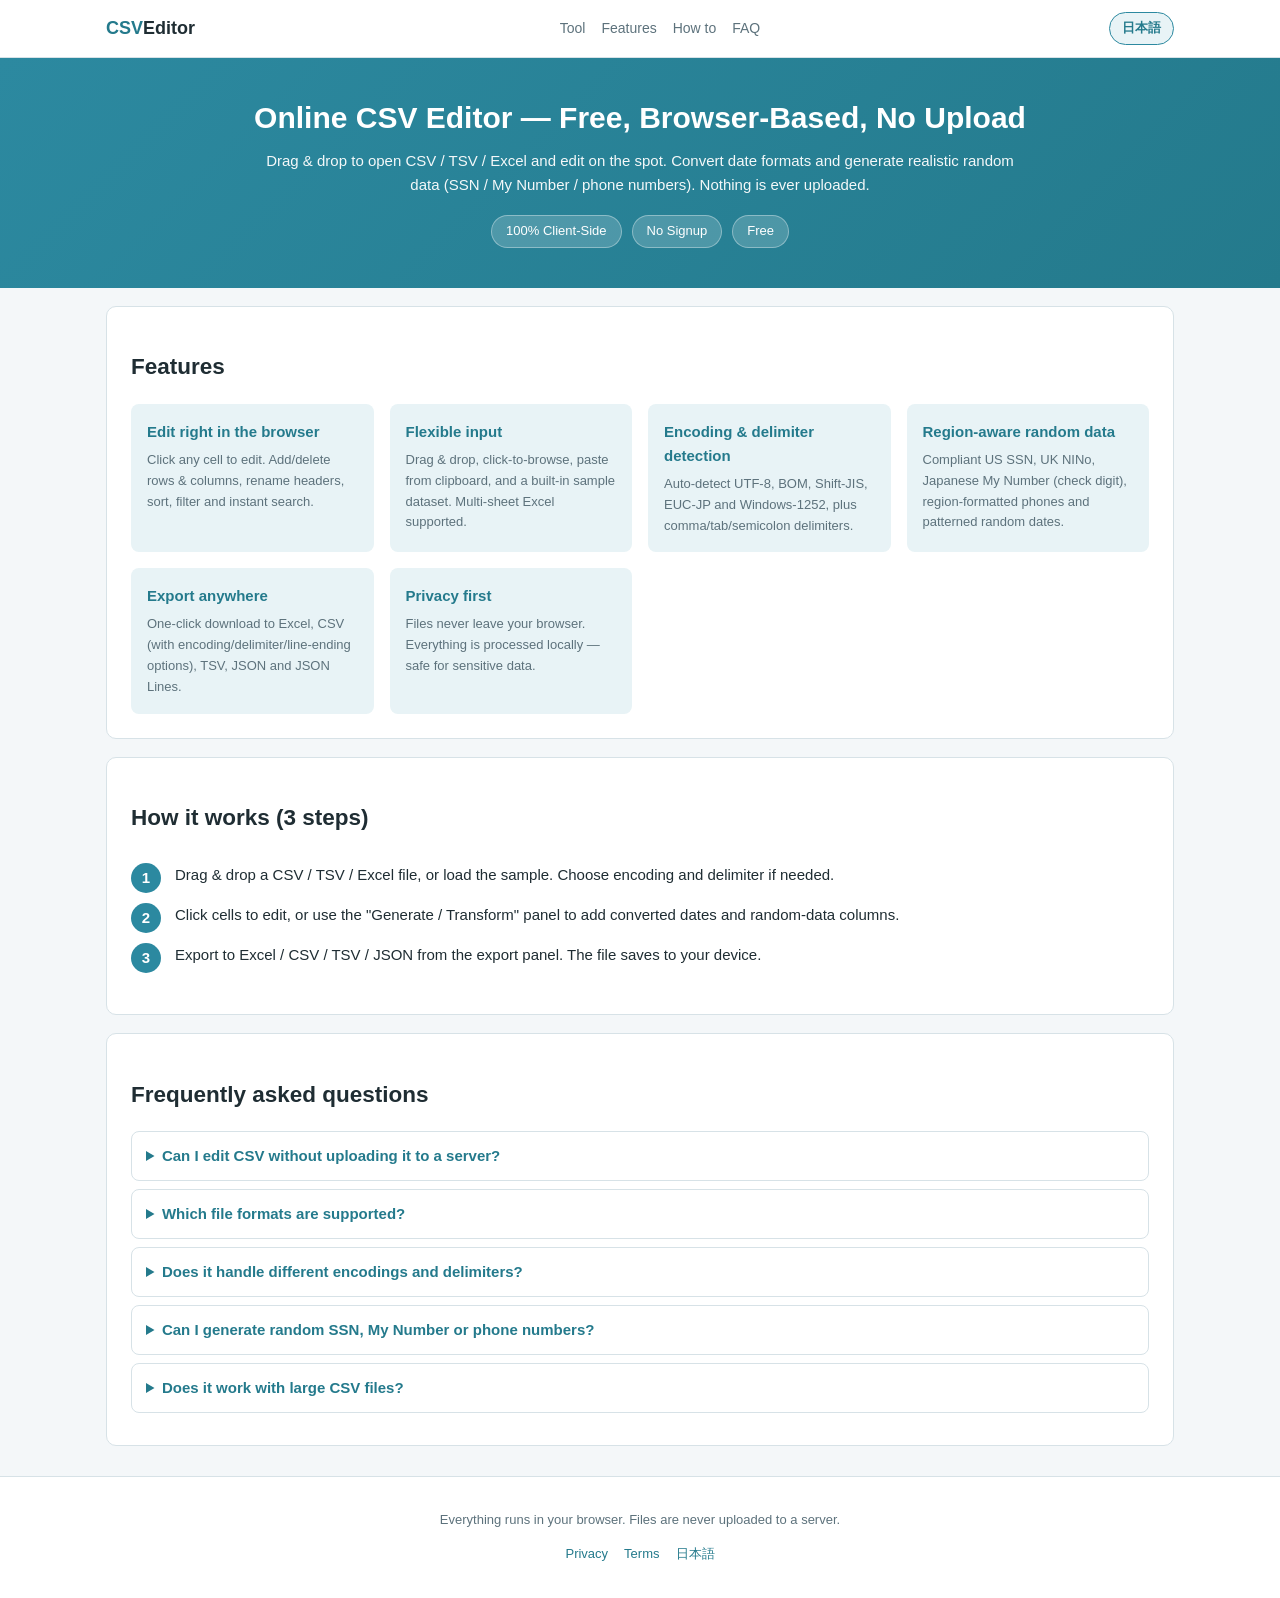
==== en/index.html @ 47110ebb "Add EN main page" ====
<!DOCTYPE html>
<html lang="en">
<head>
<meta charset="UTF-8">
<meta name="viewport" content="width=device-width, initial-scale=1">
<title>Online CSV Editor — Free, Browser-Based, No Upload</title>
<meta name="description" content="Free browser-based tool to edit CSV / TSV / Excel. Drag & drop to open and edit on the spot, convert dates, and generate realistic random data (SSN, My Number, phone numbers). Your data never leaves the browser.">
<meta name="keywords" content="csv editor online, edit csv online free, csv viewer, csv to excel, random data generator, fake ssn generator, mock data csv">
<link rel="canonical" href="https://csv-editor-mu.vercel.app/en/">
<link rel="alternate" hreflang="ja" href="https://csv-editor-mu.vercel.app/">
<link rel="alternate" hreflang="en" href="https://csv-editor-mu.vercel.app/en/">
<link rel="alternate" hreflang="x-default" href="https://csv-editor-mu.vercel.app/">
<meta property="og:type" content="website">
<meta property="og:locale" content="en_US">
<meta property="og:title" content="Online CSV Editor — Free, Browser-Based, No Upload">
<meta property="og:description" content="Edit CSV / TSV / Excel in your browser. Your data is never uploaded.">
<meta property="og:url" content="https://csv-editor-mu.vercel.app/en/">
<meta name="twitter:card" content="summary">
<meta name="google-site-verification" content="Z1vua0Vo7S6XuQMPogmaM0mN5b5TAKBMX3Vg7AgblTs">
<link rel="stylesheet" href="../assets/style.css">
<link rel="icon" href="data:,">
<script type="application/ld+json">
{"@context":"https://schema.org","@type":"WebApplication","name":"CSV Editor Online","url":"https://csv-editor-mu.vercel.app/en/","applicationCategory":"DeveloperApplication","operatingSystem":"Web","inLanguage":"en","offers":{"@type":"Offer","price":"0","priceCurrency":"USD"}}
</script>
<script type="application/ld+json">
{"@context":"https://schema.org","@type":"FAQPage","mainEntity":[
{"@type":"Question","name":"Can I edit CSV without uploading it to a server?","acceptedAnswer":{"@type":"Answer","text":"Yes. Everything runs in your browser; files are never uploaded. No sign-up or login is required."}},
{"@type":"Question","name":"Which file formats are supported?","acceptedAnswer":{"@type":"Answer","text":"Import CSV, TSV, text and Excel (.xlsx, multi-sheet). Export to Excel, CSV (UTF-8/Shift-JIS/EUC-JP), TSV, JSON and JSON Lines."}},
{"@type":"Question","name":"Does it handle different encodings and delimiters?","acceptedAnswer":{"@type":"Answer","text":"Yes. Auto-detects UTF-8, UTF-8 BOM, Shift-JIS, EUC-JP and Windows-1252, and comma/semicolon/tab/pipe delimiters. You can also override manually."}},
{"@type":"Question","name":"Can I generate random SSN, My Number or phone numbers?","acceptedAnswer":{"@type":"Answer","text":"Yes. Generate compliant US SSN, UK NINo, Japanese My Number (with check digit), region-formatted phone numbers, and patterned random dates."}},
{"@type":"Question","name":"Does it work with large CSV files?","acceptedAnswer":{"@type":"Answer","text":"It runs within your browser's memory. Pagination keeps editing smooth for tens of thousands of rows."}}
]}
</script>
<script type="application/ld+json">
{"@context":"https://schema.org","@type":"BreadcrumbList","itemListElement":[
{"@type":"ListItem","position":1,"name":"Home","item":"https://csv-editor-mu.vercel.app/en/"}
]}
</script>
</head>
<body>
<header class="site-header">
  <div class="inner">
    <a class="brand" href="/en/">CSV<span>Editor</span></a>
    <nav class="site-nav">
      <a href="#tool">Tool</a><a href="#features">Features</a><a href="#howto">How to</a><a href="#faq">FAQ</a>
    </nav>
    <a class="lang-switch" href="/">日本語</a>
  </div>
</header>

<section class="hero">
  <div class="container">
    <h1>Online CSV Editor — Free, Browser-Based, No Upload</h1>
    <p>Drag & drop to open CSV / TSV / Excel and edit on the spot. Convert date formats and generate realistic random data (SSN / My Number / phone numbers). Nothing is ever uploaded.</p>
    <div class="badges">
      <span class="badge">100% Client-Side</span><span class="badge">No Signup</span><span class="badge">Free</span>
    </div>
  </div>
</section>

<main class="container" id="tool">
  <div id="app"></div>

  <section class="content-block" id="features">
    <h2>Features</h2>
    <div class="features">
      <div class="feature"><h3>Edit right in the browser</h3><p>Click any cell to edit. Add/delete rows & columns, rename headers, sort, filter and instant search.</p></div>
      <div class="feature"><h3>Flexible input</h3><p>Drag & drop, click-to-browse, paste from clipboard, and a built-in sample dataset. Multi-sheet Excel supported.</p></div>
      <div class="feature"><h3>Encoding & delimiter detection</h3><p>Auto-detect UTF-8, BOM, Shift-JIS, EUC-JP and Windows-1252, plus comma/tab/semicolon delimiters.</p></div>
      <div class="feature"><h3>Region-aware random data</h3><p>Compliant US SSN, UK NINo, Japanese My Number (check digit), region-formatted phones and patterned random dates.</p></div>
      <div class="feature"><h3>Export anywhere</h3><p>One-click download to Excel, CSV (with encoding/delimiter/line-ending options), TSV, JSON and JSON Lines.</p></div>
      <div class="feature"><h3>Privacy first</h3><p>Files never leave your browser. Everything is processed locally — safe for sensitive data.</p></div>
    </div>
  </section>

  <section class="content-block" id="howto">
    <h2>How it works (3 steps)</h2>
    <ol class="steps">
      <li>Drag & drop a CSV / TSV / Excel file, or load the sample. Choose encoding and delimiter if needed.</li>
      <li>Click cells to edit, or use the "Generate / Transform" panel to add converted dates and random-data columns.</li>
      <li>Export to Excel / CSV / TSV / JSON from the export panel. The file saves to your device.</li>
    </ol>
  </section>

  <section class="content-block" id="faq">
    <h2>Frequently asked questions</h2>
    <details class="faq-item"><summary>Can I edit CSV without uploading it to a server?</summary><div class="faq-body">Yes. Everything runs in your browser; files are never uploaded. No sign-up or login is required.</div></details>
    <details class="faq-item"><summary>Which file formats are supported?</summary><div class="faq-body">Import CSV, TSV, text and Excel (.xlsx, multi-sheet). Export to Excel, CSV (UTF-8/Shift-JIS/EUC-JP), TSV, JSON and JSON Lines.</div></details>
    <details class="faq-item"><summary>Does it handle different encodings and delimiters?</summary><div class="faq-body">Yes. Auto-detects UTF-8, UTF-8 BOM, Shift-JIS, EUC-JP and Windows-1252, and comma/semicolon/tab/pipe delimiters. You can also override manually.</div></details>
    <details class="faq-item"><summary>Can I generate random SSN, My Number or phone numbers?</summary><div class="faq-body">Yes. Generate compliant US SSN, UK NINo, Japanese My Number (with check digit), region-formatted phone numbers, and patterned random dates.</div></details>
    <details class="faq-item"><summary>Does it work with large CSV files?</summary><div class="faq-body">It runs within your browser's memory. Pagination keeps editing smooth for tens of thousands of rows.</div></details>
  </section>
</main>

<footer class="site-footer">
  <div class="container">
    <p>Everything runs in your browser. Files are never uploaded to a server.</p>
    <p><a href="/en/privacy.html">Privacy</a><a href="/en/terms.html">Terms</a><a href="/">日本語</a></p>
  </div>
</footer>

<script src="../assets/vendor/papaparse.min.js"></script>
<script src="../assets/vendor/xlsx.full.min.js"></script>
<script src="../assets/vendor/encoding.min.js"></script>
<script src="../assets/js/generators.js"></script>
<script src="../assets/i18n.js"></script>
<script src="../assets/app.js"></script>
<script async src="https://www.googletagmanager.com/gtag/js?id=G-WERRPRW455"></script>
<script>window.dataLayer=window.dataLayer||[];function gtag(){dataLayer.push(arguments);}gtag('js',new Date());gtag('config','G-WERRPRW455');</script>
</body>
</html>
---- assets/style.css ----
/* style.css — teal/blue-green theme, responsive. No indigo/purple. */
:root {
  --primary: #2c89a0;
  --primary-dark: #247a8c;
  --primary-light: #e8f3f6;
  --bg: #f4f7f9;
  --ink: #1f2d33;
  --muted: #5d727c;
  --border: #d7e2e7;
  --white: #ffffff;
  --accent: #3aa68f;
  --radius: 10px;
  --shadow: 0 2px 10px rgba(36, 122, 140, .08);
}
* { box-sizing: border-box; }
html, body { margin: 0; padding: 0; }
body {
  font-family: "Hiragino Sans", "Noto Sans JP", "Yu Gothic", "Segoe UI", Roboto, Arial, sans-serif;
  background: var(--bg); color: var(--ink); line-height: 1.6; font-size: 15px;
}
a { color: var(--primary-dark); }
.container { max-width: 1100px; margin: 0 auto; padding: 0 16px; }
.site-header { background: var(--white); border-bottom: 1px solid var(--border); position: sticky; top: 0; z-index: 20; }
.site-header .inner { display: flex; align-items: center; justify-content: space-between; padding: 12px 16px; max-width: 1100px; margin: 0 auto; }
.brand { font-weight: 700; font-size: 18px; color: var(--primary-dark); text-decoration: none; }
.brand span { color: var(--ink); }
.site-nav a { margin-left: 16px; text-decoration: none; color: var(--muted); font-size: 14px; }
.site-nav a:hover { color: var(--primary-dark); }
.lang-switch { background: var(--primary-light); border: 1px solid var(--primary); color: var(--primary-dark); padding: 5px 12px; border-radius: 20px; text-decoration: none; font-weight: 600; font-size: 13px; }
.hero { background: linear-gradient(135deg, var(--primary) 0%, var(--primary-dark) 100%); color: #fff; padding: 40px 0; text-align: center; }
.hero h1 { margin: 0 0 12px; font-size: 30px; line-height: 1.3; }
.hero p { max-width: 760px; margin: 0 auto 18px; opacity: .95; }
.badges { display: flex; gap: 10px; justify-content: center; flex-wrap: wrap; }
.badge { background: rgba(255,255,255,.18); border: 1px solid rgba(255,255,255,.35); padding: 5px 14px; border-radius: 20px; font-size: 13px; }
.panel { background: var(--white); border: 1px solid var(--border); border-radius: var(--radius); padding: 20px; margin: 18px 0; box-shadow: var(--shadow); }
.panel h2 { margin-top: 0; font-size: 19px; color: var(--primary-dark); }
.hidden { display: none !important; }
.dropzone { border: 2px dashed var(--primary); border-radius: var(--radius); padding: 28px; text-align: center; color: var(--primary-dark); background: var(--primary-light); cursor: pointer; margin-bottom: 14px; }
.dropzone.over { background: #d3eaf0; }
.btnrow { display: flex; gap: 10px; flex-wrap: wrap; margin: 10px 0; }
.btn { background: var(--white); border: 1px solid var(--border); color: var(--ink); padding: 8px 14px; border-radius: 8px; cursor: pointer; font-size: 14px; }
.btn:hover { border-color: var(--primary); color: var(--primary-dark); }
.btn-accent { background: var(--primary); color: #fff; border-color: var(--primary); }
.btn-accent:hover { background: var(--primary-dark); color: #fff; }
.opts { display: flex; gap: 16px; flex-wrap: wrap; align-items: center; margin: 12px 0; }
.opts label { font-size: 13px; color: var(--muted); display: flex; align-items: center; gap: 6px; }
.opts select, .opts input[type=text], .opts input[type=date] { padding: 6px 8px; border: 1px solid var(--border); border-radius: 6px; font-size: 14px; background: #fff; }
.chk input { margin: 0; }
.toolbar { display: flex; gap: 8px; flex-wrap: wrap; align-items: center; margin-bottom: 10px; }
.toolbar input[type=text] { padding: 7px 10px; border: 1px solid var(--border); border-radius: 6px; flex: 0 0 200px; }
.sep { width: 1px; height: 22px; background: var(--border); margin: 0 4px; }
.tablewrap { overflow: auto; max-height: 560px; border: 1px solid var(--border); border-radius: 8px; }
table#grid { border-collapse: collapse; width: 100%; font-size: 13px; }
table#grid th, table#grid td { border: 1px solid var(--border); padding: 6px 8px; text-align: left; white-space: nowrap; }
table#grid thead th { position: sticky; top: 0; background: var(--primary-light); z-index: 2; }
.hcell { display: flex; align-items: center; gap: 6px; }
.htext { font-weight: 600; color: var(--primary-dark); }
.hbtns .mini { background: none; border: none; cursor: pointer; color: var(--muted); font-size: 12px; padding: 0 2px; }
.hbtns .mini:hover { color: var(--primary-dark); }
td.cell { cursor: cell; background: #fff; }
td.cell input { width: 100%; border: 1px solid var(--primary); padding: 4px; }
.rowcol { background: var(--bg); color: var(--muted); width: 40px; text-align: center; font-weight: 500; }
.statusbar { display: flex; align-items: center; gap: 10px; margin-top: 10px; font-size: 13px; color: var(--muted); }
.spacer { flex: 1; }
.report { background: var(--primary-light); border-left: 3px solid var(--primary); padding: 10px 14px; margin-top: 12px; border-radius: 6px; font-size: 14px; }
.modal { position: fixed; inset: 0; background: rgba(31,45,51,.45); display: flex; align-items: center; justify-content: center; z-index: 50; }
.modalbox { background: #fff; border-radius: var(--radius); padding: 22px; width: 90%; max-width: 560px; }
.modalbox textarea { width: 100%; font-family: monospace; border: 1px solid var(--border); border-radius: 6px; padding: 8px; }
.content-block { background: var(--white); border: 1px solid var(--border); border-radius: var(--radius); padding: 24px; margin: 18px 0; }
.features { display: grid; grid-template-columns: repeat(auto-fit, minmax(230px, 1fr)); gap: 16px; }
.feature { background: var(--primary-light); border-radius: 8px; padding: 16px; }
.feature h3 { margin: 0 0 6px; font-size: 15px; color: var(--primary-dark); }
.feature p { margin: 0; font-size: 13px; color: var(--muted); }
.steps { counter-reset: step; list-style: none; padding: 0; }
.steps li { counter-increment: step; padding: 8px 0 8px 44px; position: relative; }
.steps li::before { content: counter(step); position: absolute; left: 0; top: 8px; width: 30px; height: 30px; background: var(--primary); color: #fff; border-radius: 50%; text-align: center; line-height: 30px; font-weight: 700; }
.faq-item { border: 1px solid var(--border); border-radius: 8px; margin-bottom: 8px; }
.faq-item summary { cursor: pointer; padding: 12px 14px; font-weight: 600; color: var(--primary-dark); }
.faq-item .faq-body { padding: 0 14px 12px; color: var(--muted); font-size: 14px; }
.site-footer { background: var(--white); border-top: 1px solid var(--border); margin-top: 30px; padding: 20px 0; text-align: center; font-size: 13px; color: var(--muted); }
.site-footer a { margin: 0 8px; text-decoration: none; }
@media (max-width: 640px) {
  .hero h1 { font-size: 23px; }
  .site-nav { display: none; }
  .toolbar input[type=text] { flex: 1 1 100%; }
  .opts { gap: 10px; }
}
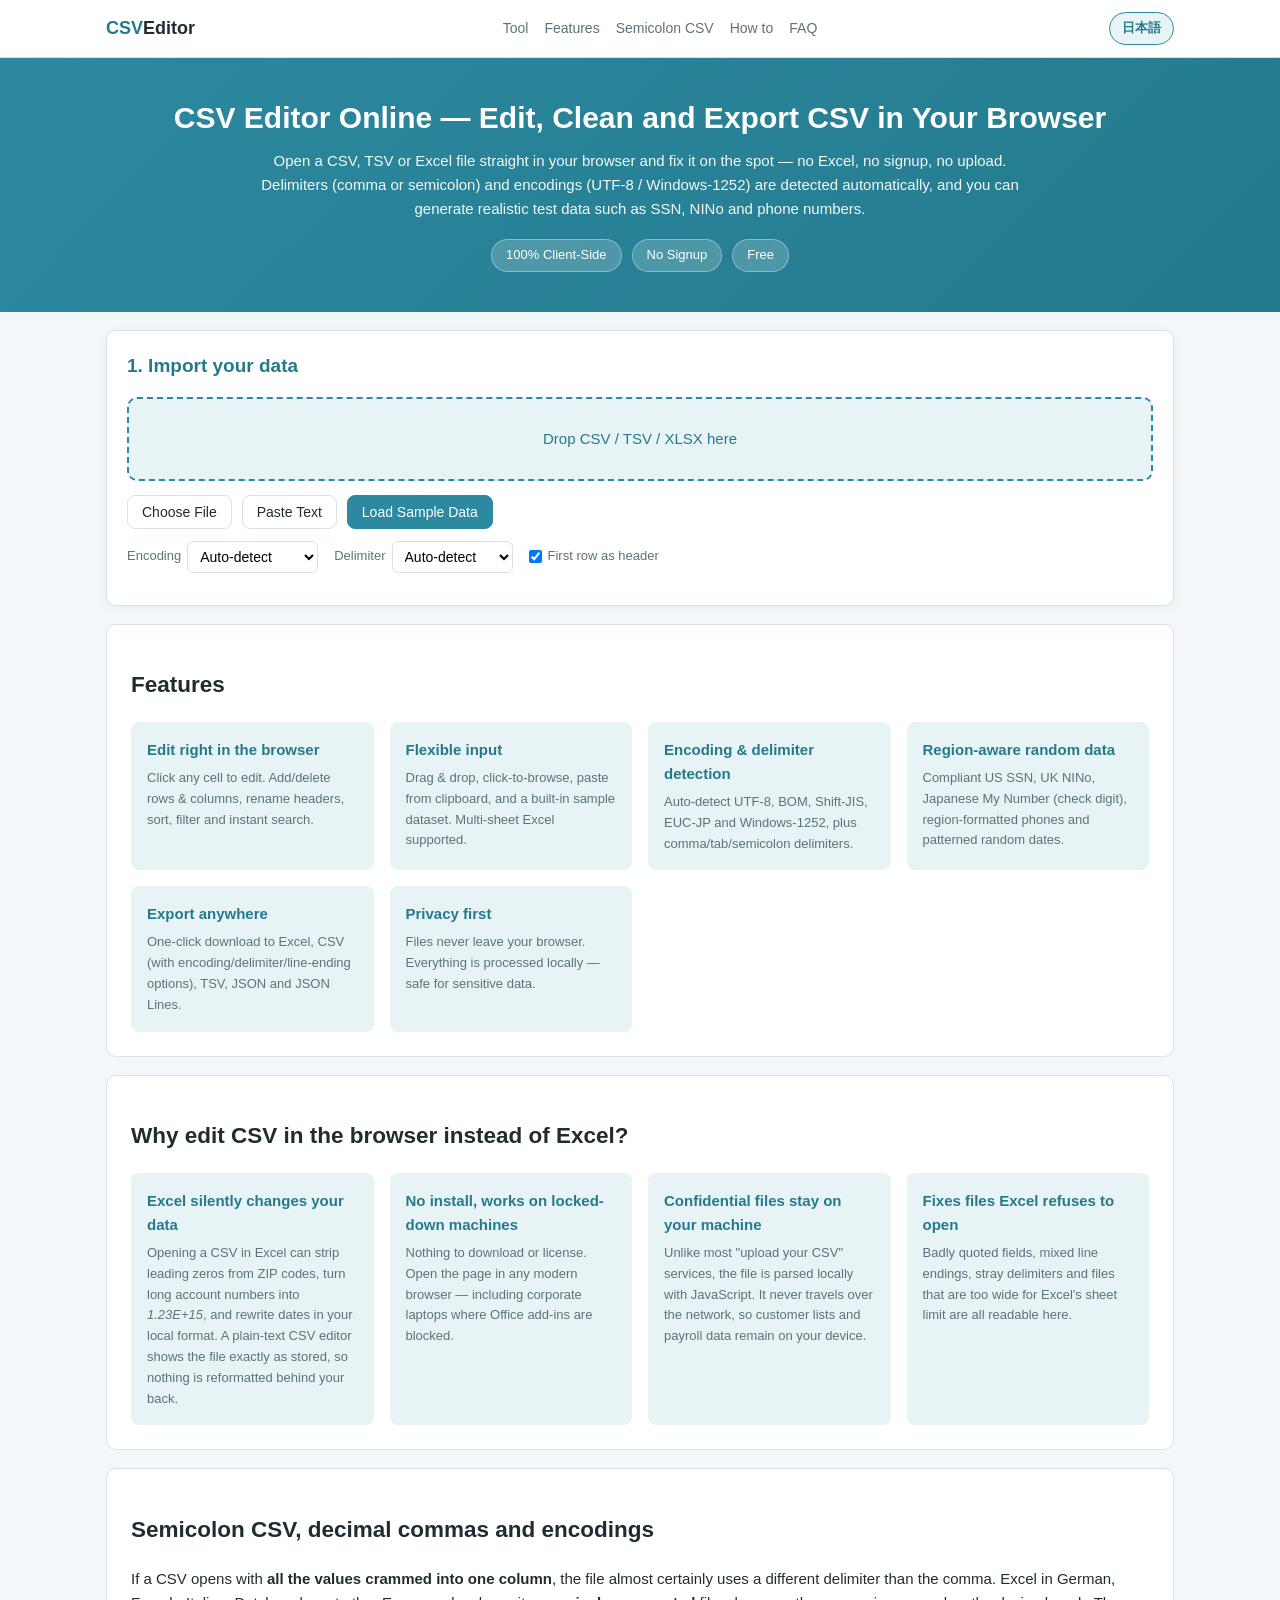
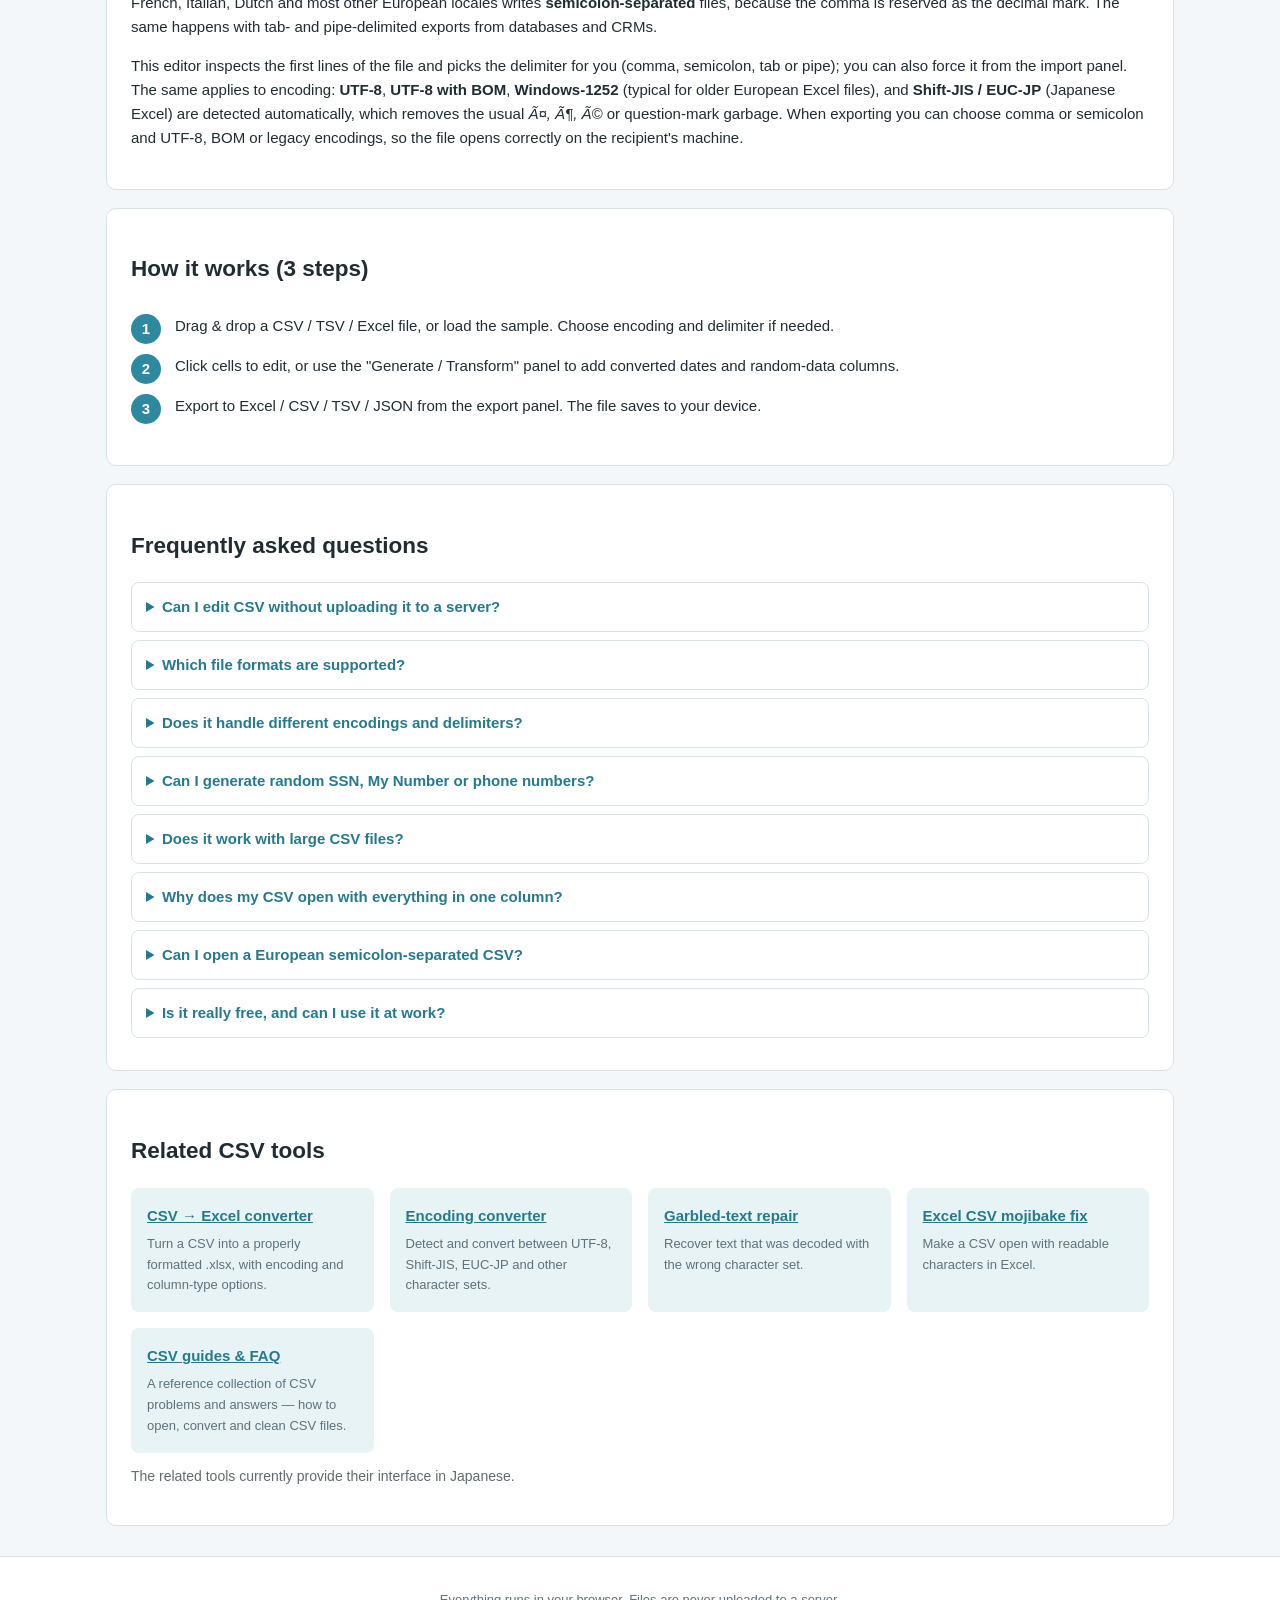
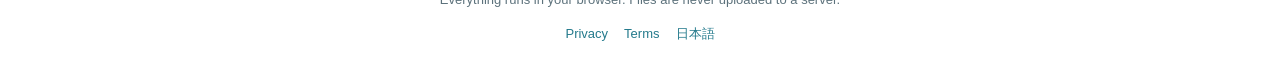
==== commit 7493cad9: "i18n: point canonical/hreflang/sitemap to csv-editor.format-portal.com; deepen EN content for US/EU " ====
--- a/en/index.html
+++ b/en/index.html
@@ -3,24 +3,26 @@
 <head>
 <meta charset="UTF-8">
 <meta name="viewport" content="width=device-width, initial-scale=1">
-<title>Online CSV Editor — Free, Browser-Based, No Upload</title>
-<meta name="description" content="Free browser-based tool to edit CSV / TSV / Excel. Drag & drop to open and edit on the spot, convert dates, and generate realistic random data (SSN, My Number, phone numbers). Your data never leaves the browser.">
-<meta name="keywords" content="csv editor online, edit csv online free, csv viewer, csv to excel, random data generator, fake ssn generator, mock data csv">
-<link rel="canonical" href="https://csv-editor-mu.vercel.app/en/">
-<link rel="alternate" hreflang="ja" href="https://csv-editor-mu.vercel.app/">
-<link rel="alternate" hreflang="en" href="https://csv-editor-mu.vercel.app/en/">
-<link rel="alternate" hreflang="x-default" href="https://csv-editor-mu.vercel.app/">
+<title>CSV Editor Online — Free, No Signup, Edit CSV in Your Browser</title>
+<meta name="description" content="Free online CSV editor. Open, edit, sort and export CSV / TSV / Excel right in your browser — no signup, no upload. Handles semicolon (European) CSV, Windows-1252 / UTF-8 encoding, and generates realistic test data. Your data never leaves your device.">
+<meta name="keywords" content="csv editor online, online csv editor, edit csv file online, csv viewer, open csv file, semicolon csv, csv encoding, csv to excel, random data generator, fake ssn generator, mock data csv">
+<link rel="canonical" href="https://csv-editor.format-portal.com/en/">
+<link rel="alternate" hreflang="ja" href="https://csv-editor.format-portal.com/">
+<link rel="alternate" hreflang="en" href="https://csv-editor.format-portal.com/en/">
+<link rel="alternate" hreflang="x-default" href="https://csv-editor.format-portal.com/">
 <meta property="og:type" content="website">
 <meta property="og:locale" content="en_US">
-<meta property="og:title" content="Online CSV Editor — Free, Browser-Based, No Upload">
-<meta property="og:description" content="Edit CSV / TSV / Excel in your browser. Your data is never uploaded.">
-<meta property="og:url" content="https://csv-editor-mu.vercel.app/en/">
+<meta property="og:locale:alternate" content="ja_JP">
+<meta property="og:site_name" content="CSV Editor Online">
+<meta property="og:title" content="CSV Editor Online — Free, No Signup, Edit CSV in Your Browser">
+<meta property="og:description" content="Edit CSV / TSV / Excel in your browser. No signup, no upload — your data never leaves your device.">
+<meta property="og:url" content="https://csv-editor.format-portal.com/en/">
 <meta name="twitter:card" content="summary">
 <meta name="google-site-verification" content="Z1vua0Vo7S6XuQMPogmaM0mN5b5TAKBMX3Vg7AgblTs">
 <link rel="stylesheet" href="../assets/style.css">
 <link rel="icon" href="data:,">
 <script type="application/ld+json">
-{"@context":"https://schema.org","@type":"WebApplication","name":"CSV Editor Online","url":"https://csv-editor-mu.vercel.app/en/","applicationCategory":"DeveloperApplication","operatingSystem":"Web","inLanguage":"en","offers":{"@type":"Offer","price":"0","priceCurrency":"USD"}}
+{"@context":"https://schema.org","@type":"WebApplication","name":"CSV Editor Online","url":"https://csv-editor.format-portal.com/en/","applicationCategory":"DeveloperApplication","operatingSystem":"Web","inLanguage":"en","offers":{"@type":"Offer","price":"0","priceCurrency":"USD"}}
 </script>
 <script type="application/ld+json">
 {"@context":"https://schema.org","@type":"FAQPage","mainEntity":[
@@ -28,12 +30,15 @@
 {"@type":"Question","name":"Which file formats are supported?","acceptedAnswer":{"@type":"Answer","text":"Import CSV, TSV, text and Excel (.xlsx, multi-sheet). Export to Excel, CSV (UTF-8/Shift-JIS/EUC-JP), TSV, JSON and JSON Lines."}},
 {"@type":"Question","name":"Does it handle different encodings and delimiters?","acceptedAnswer":{"@type":"Answer","text":"Yes. Auto-detects UTF-8, UTF-8 BOM, Shift-JIS, EUC-JP and Windows-1252, and comma/semicolon/tab/pipe delimiters. You can also override manually."}},
 {"@type":"Question","name":"Can I generate random SSN, My Number or phone numbers?","acceptedAnswer":{"@type":"Answer","text":"Yes. Generate compliant US SSN, UK NINo, Japanese My Number (with check digit), region-formatted phone numbers, and patterned random dates."}},
-{"@type":"Question","name":"Does it work with large CSV files?","acceptedAnswer":{"@type":"Answer","text":"It runs within your browser's memory. Pagination keeps editing smooth for tens of thousands of rows."}}
+{"@type":"Question","name":"Does it work with large CSV files?","acceptedAnswer":{"@type":"Answer","text":"It runs within your browser's memory. Pagination keeps editing smooth for tens of thousands of rows."}},
+{"@type":"Question","name":"Why does my CSV open with everything in one column?","acceptedAnswer":{"@type":"Answer","text":"That usually means the file uses a different delimiter than your spreadsheet expects — for example a semicolon-delimited file (common in European Excel) opened with comma settings. This editor auto-detects comma, semicolon, tab and pipe delimiters, and you can also set the delimiter manually before importing."}},
+{"@type":"Question","name":"Can I open a European semicolon-separated CSV?","acceptedAnswer":{"@type":"Answer","text":"Yes. Files exported by Excel in German, French, Italian and other European locales often use a semicolon as the field separator because the comma is the decimal mark. The editor detects this automatically, and you can export back to either comma or semicolon when you are done."}},
+{"@type":"Question","name":"Is it really free, and can I use it at work?","acceptedAnswer":{"@type":"Answer","text":"Yes. The tool is free with no account, no row limit imposed by a paywall and no watermark. It is commonly used for internal data cleaning and QA work; because nothing is uploaded, confidential files stay on your own machine."}}
 ]}
 </script>
 <script type="application/ld+json">
 {"@context":"https://schema.org","@type":"BreadcrumbList","itemListElement":[
-{"@type":"ListItem","position":1,"name":"Home","item":"https://csv-editor-mu.vercel.app/en/"}
+{"@type":"ListItem","position":1,"name":"Home","item":"https://csv-editor.format-portal.com/en/"}
 ]}
 </script>
 </head>
@@ -42,7 +47,7 @@
   <div class="inner">
     <a class="brand" href="/en/">CSV<span>Editor</span></a>
     <nav class="site-nav">
-      <a href="#tool">Tool</a><a href="#features">Features</a><a href="#howto">How to</a><a href="#faq">FAQ</a>
+      <a href="#tool">Tool</a><a href="#features">Features</a><a href="#regional">Semicolon CSV</a><a href="#howto">How to</a><a href="#faq">FAQ</a>
     </nav>
     <a class="lang-switch" href="/">日本語</a>
   </div>
@@ -50,8 +55,8 @@
 
 <section class="hero">
   <div class="container">
-    <h1>Online CSV Editor — Free, Browser-Based, No Upload</h1>
-    <p>Drag & drop to open CSV / TSV / Excel and edit on the spot. Convert date formats and generate realistic random data (SSN / My Number / phone numbers). Nothing is ever uploaded.</p>
+    <h1>CSV Editor Online — Edit, Clean and Export CSV in Your Browser</h1>
+    <p>Open a CSV, TSV or Excel file straight in your browser and fix it on the spot — no Excel, no signup, no upload. Delimiters (comma or semicolon) and encodings (UTF-8 / Windows-1252) are detected automatically, and you can generate realistic test data such as SSN, NINo and phone numbers.</p>
     <div class="badges">
       <span class="badge">100% Client-Side</span><span class="badge">No Signup</span><span class="badge">Free</span>
     </div>
@@ -73,6 +78,22 @@
     </div>
   </section>
 
+  <section class="content-block" id="why">
+    <h2>Why edit CSV in the browser instead of Excel?</h2>
+    <div class="features">
+      <div class="feature"><h3>Excel silently changes your data</h3><p>Opening a CSV in Excel can strip leading zeros from ZIP codes, turn long account numbers into <em>1.23E+15</em>, and rewrite dates in your local format. A plain-text CSV editor shows the file exactly as stored, so nothing is reformatted behind your back.</p></div>
+      <div class="feature"><h3>No install, works on locked-down machines</h3><p>Nothing to download or license. Open the page in any modern browser — including corporate laptops where Office add-ins are blocked.</p></div>
+      <div class="feature"><h3>Confidential files stay on your machine</h3><p>Unlike most "upload your CSV" services, the file is parsed locally with JavaScript. It never travels over the network, so customer lists and payroll data remain on your device.</p></div>
+      <div class="feature"><h3>Fixes files Excel refuses to open</h3><p>Badly quoted fields, mixed line endings, stray delimiters and files that are too wide for Excel's sheet limit are all readable here.</p></div>
+    </div>
+  </section>
+
+  <section class="content-block" id="regional">
+    <h2>Semicolon CSV, decimal commas and encodings</h2>
+    <p>If a CSV opens with <strong>all the values crammed into one column</strong>, the file almost certainly uses a different delimiter than the comma. Excel in German, French, Italian, Dutch and most other European locales writes <strong>semicolon-separated</strong> files, because the comma is reserved as the decimal mark. The same happens with tab- and pipe-delimited exports from databases and CRMs.</p>
+    <p>This editor inspects the first lines of the file and picks the delimiter for you (comma, semicolon, tab or pipe); you can also force it from the import panel. The same applies to encoding: <strong>UTF-8</strong>, <strong>UTF-8 with BOM</strong>, <strong>Windows-1252</strong> (typical for older European Excel files), and <strong>Shift-JIS / EUC-JP</strong> (Japanese Excel) are detected automatically, which removes the usual <em>Ã¤, Ã¶, Ã©</em> or question-mark garbage. When exporting you can choose comma or semicolon and UTF-8, BOM or legacy encodings, so the file opens correctly on the recipient's machine.</p>
+  </section>
+
   <section class="content-block" id="howto">
     <h2>How it works (3 steps)</h2>
     <ol class="steps">
@@ -89,6 +110,21 @@
     <details class="faq-item"><summary>Does it handle different encodings and delimiters?</summary><div class="faq-body">Yes. Auto-detects UTF-8, UTF-8 BOM, Shift-JIS, EUC-JP and Windows-1252, and comma/semicolon/tab/pipe delimiters. You can also override manually.</div></details>
     <details class="faq-item"><summary>Can I generate random SSN, My Number or phone numbers?</summary><div class="faq-body">Yes. Generate compliant US SSN, UK NINo, Japanese My Number (with check digit), region-formatted phone numbers, and patterned random dates.</div></details>
     <details class="faq-item"><summary>Does it work with large CSV files?</summary><div class="faq-body">It runs within your browser's memory. Pagination keeps editing smooth for tens of thousands of rows.</div></details>
+    <details class="faq-item"><summary>Why does my CSV open with everything in one column?</summary><div class="faq-body">That usually means the file uses a different delimiter than your spreadsheet expects — for example a semicolon-delimited file (common in European Excel) opened with comma settings. This editor auto-detects comma, semicolon, tab and pipe delimiters, and you can also set the delimiter manually before importing.</div></details>
+    <details class="faq-item"><summary>Can I open a European semicolon-separated CSV?</summary><div class="faq-body">Yes. Files exported by Excel in German, French, Italian and other European locales often use a semicolon as the field separator because the comma is the decimal mark. The editor detects this automatically, and you can export back to either comma or semicolon when you are done.</div></details>
+    <details class="faq-item"><summary>Is it really free, and can I use it at work?</summary><div class="faq-body">Yes. The tool is free with no account, no paywall row limit and no watermark. It is commonly used for internal data cleaning and QA work; because nothing is uploaded, confidential files stay on your own machine.</div></details>
+  </section>
+
+  <section class="content-block" id="related">
+    <h2>Related CSV tools</h2>
+    <div class="features">
+      <div class="feature"><h3><a href="https://csv-henkan.format-portal.com/" hreflang="ja">CSV → Excel converter</a></h3><p>Turn a CSV into a properly formatted .xlsx, with encoding and column-type options.</p></div>
+      <div class="feature"><h3><a href="https://csv-code.format-portal.com/" hreflang="ja">Encoding converter</a></h3><p>Detect and convert between UTF-8, Shift-JIS, EUC-JP and other character sets.</p></div>
+      <div class="feature"><h3><a href="https://csv-moji.format-portal.com/" hreflang="ja">Garbled-text repair</a></h3><p>Recover text that was decoded with the wrong character set.</p></div>
+      <div class="feature"><h3><a href="https://csv-excelfix.format-portal.com/" hreflang="ja">Excel CSV mojibake fix</a></h3><p>Make a CSV open with readable characters in Excel.</p></div>
+      <div class="feature"><h3><a href="https://csv.format-portal.com/" hreflang="ja">CSV guides &amp; FAQ</a></h3><p>A reference collection of CSV problems and answers — how to open, convert and clean CSV files.</p></div>
+    </div>
+    <p style="font-size:14px;opacity:.7;margin-top:12px">The related tools currently provide their interface in Japanese.</p>
   </section>
 </main>
 
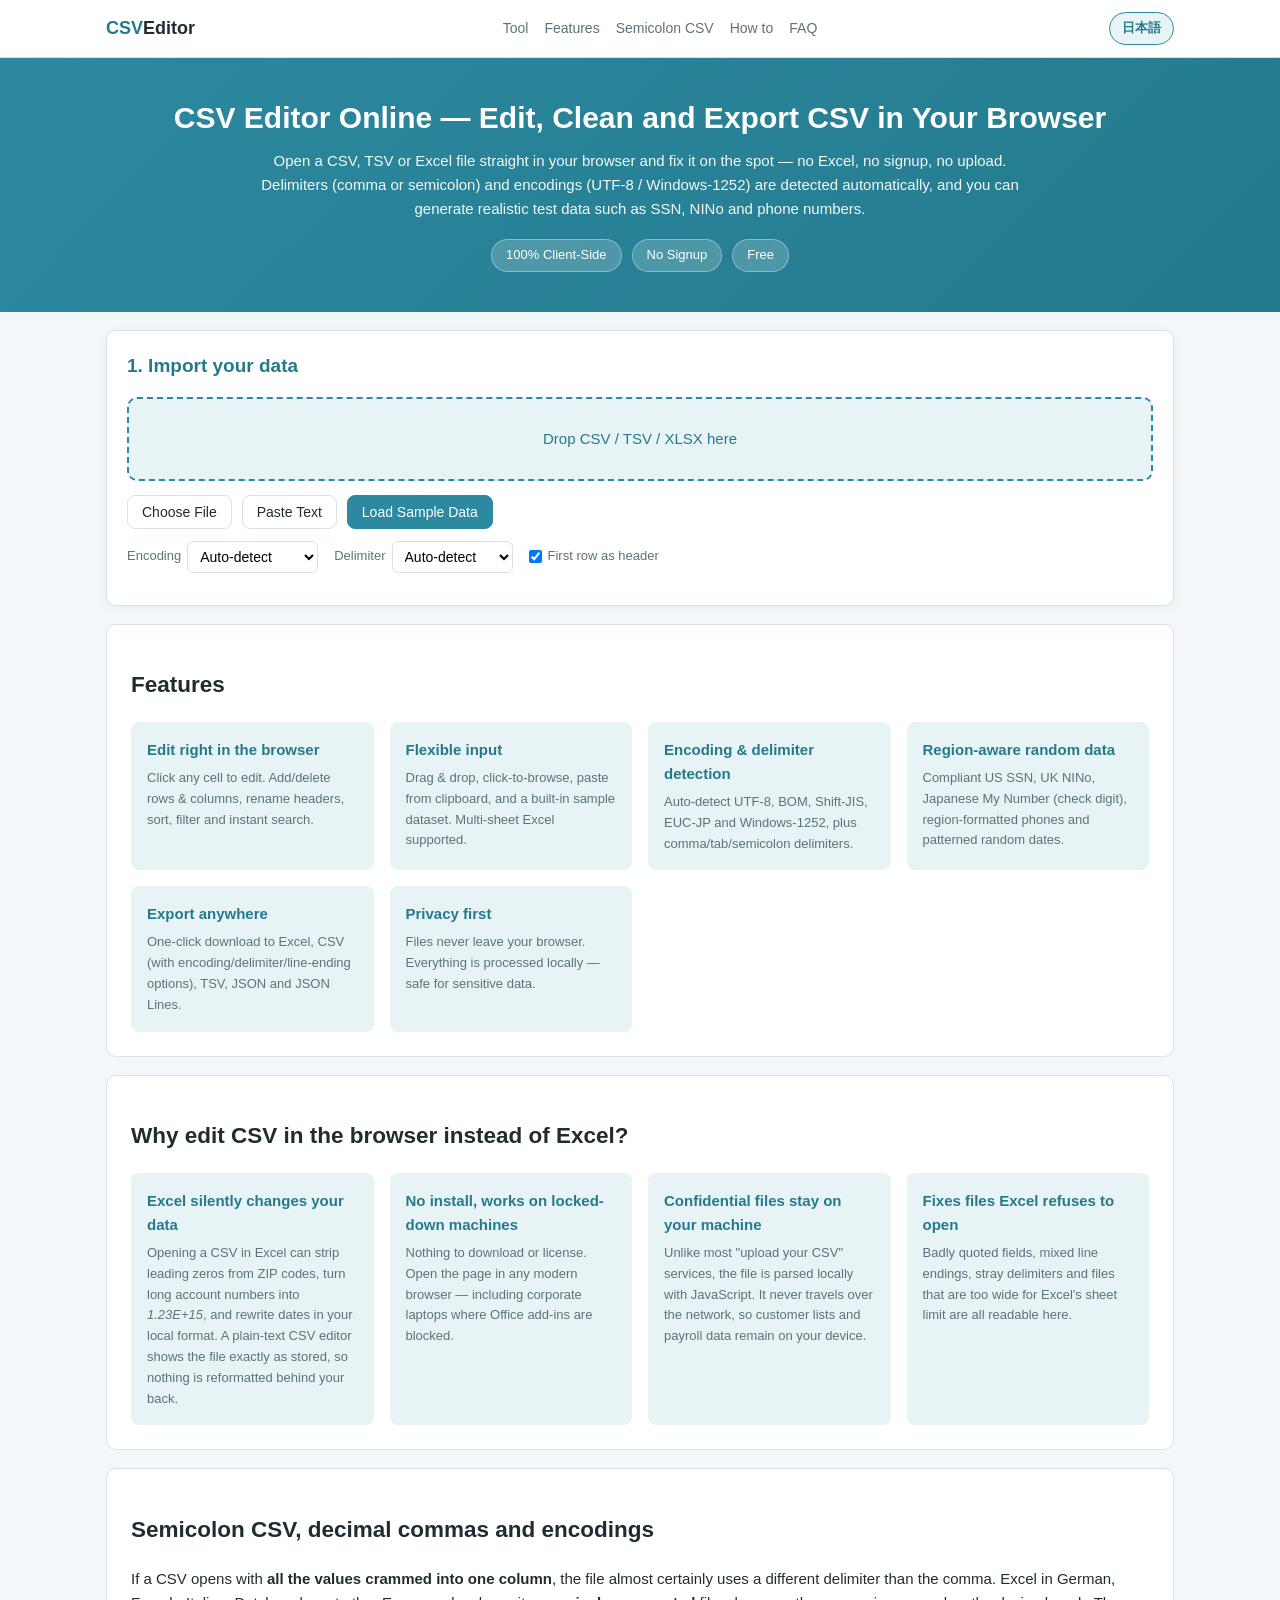
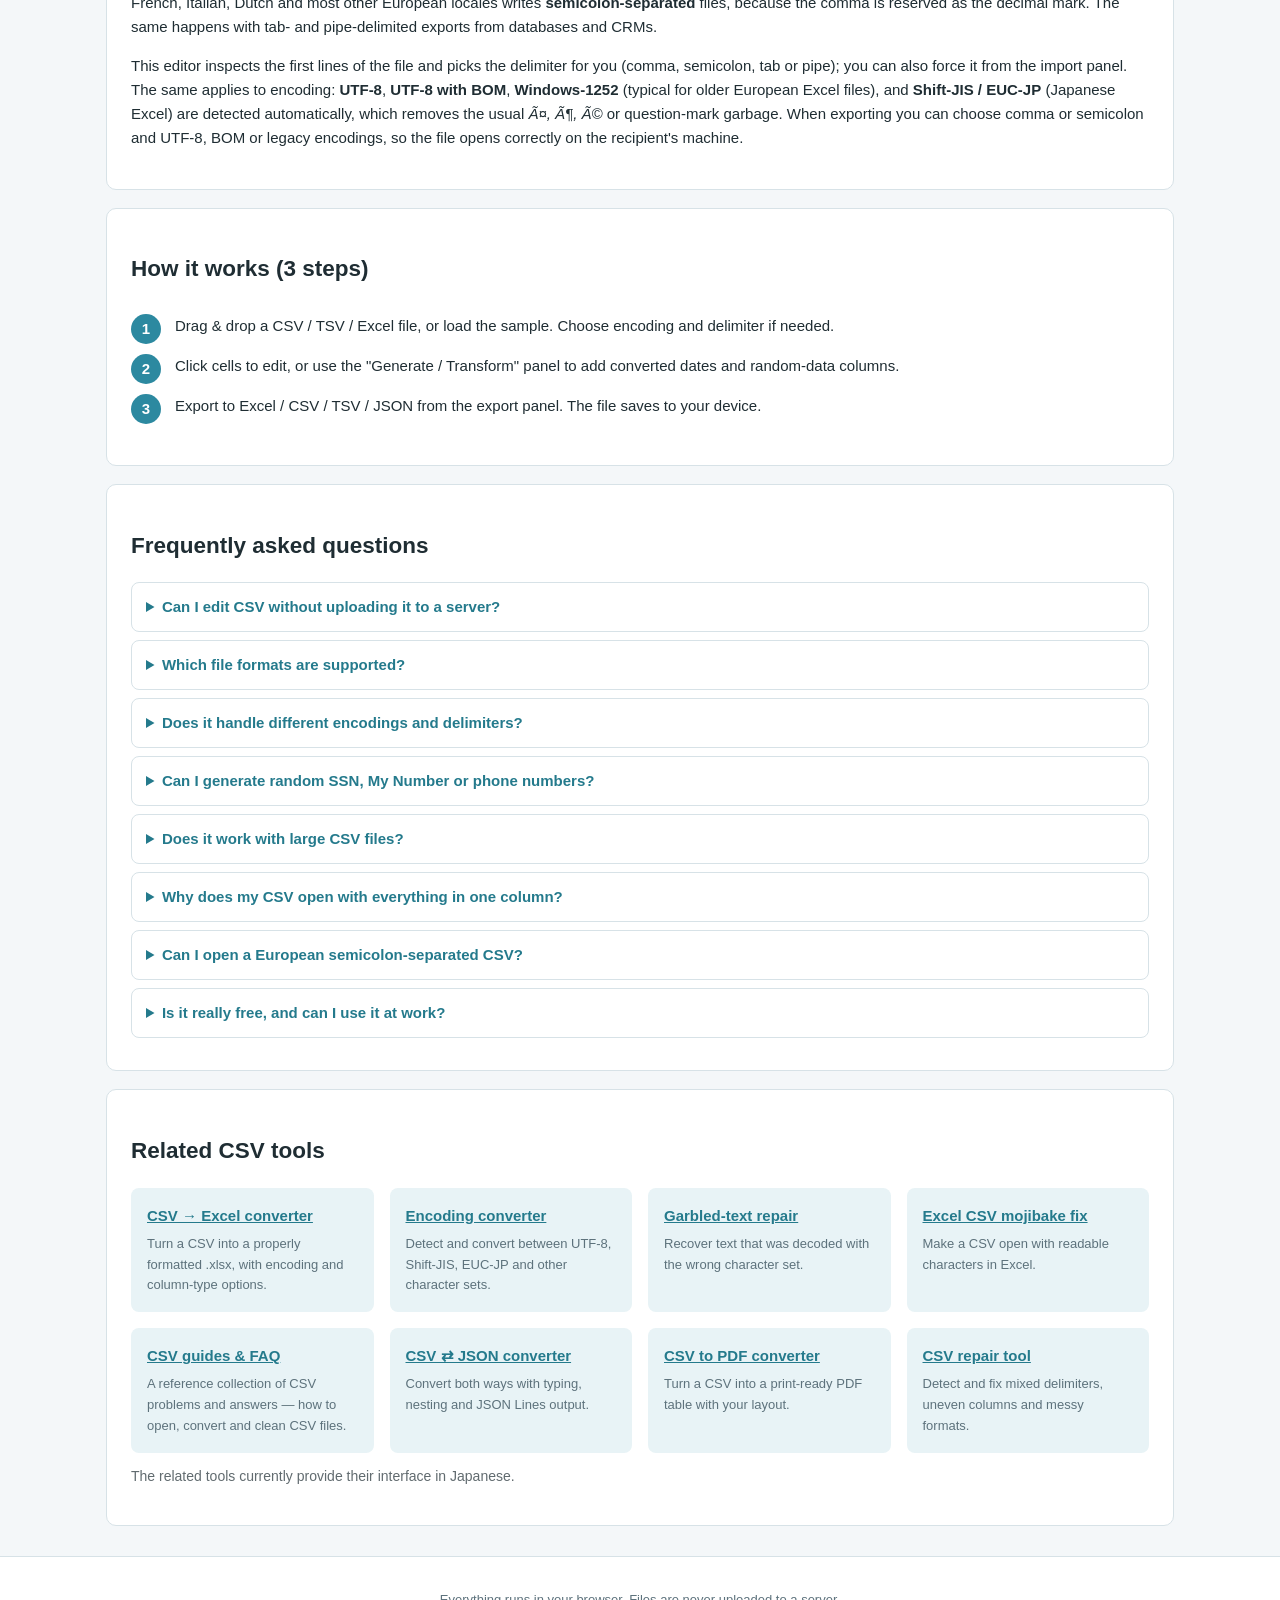
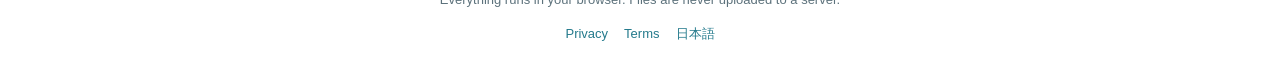
==== commit 6fb22d03: "feat(ai): natural-language editing panel (local intents + /api/ai-edit), new tool cross-links" ====
--- a/en/index.html
+++ b/en/index.html
@@ -49,7 +49,7 @@
     <nav class="site-nav">
       <a href="#tool">Tool</a><a href="#features">Features</a><a href="#regional">Semicolon CSV</a><a href="#howto">How to</a><a href="#faq">FAQ</a>
     </nav>
-    <a class="lang-switch" href="/">日本語</a>
+    <a class="lang-switch" href="/?setlang=ja">日本語</a>
   </div>
 </header>
 
@@ -122,7 +122,7 @@
       <div class="feature"><h3><a href="https://csv-code.format-portal.com/" hreflang="ja">Encoding converter</a></h3><p>Detect and convert between UTF-8, Shift-JIS, EUC-JP and other character sets.</p></div>
       <div class="feature"><h3><a href="https://csv-moji.format-portal.com/" hreflang="ja">Garbled-text repair</a></h3><p>Recover text that was decoded with the wrong character set.</p></div>
       <div class="feature"><h3><a href="https://csv-excelfix.format-portal.com/" hreflang="ja">Excel CSV mojibake fix</a></h3><p>Make a CSV open with readable characters in Excel.</p></div>
-      <div class="feature"><h3><a href="https://csv.format-portal.com/" hreflang="ja">CSV guides &amp; FAQ</a></h3><p>A reference collection of CSV problems and answers — how to open, convert and clean CSV files.</p></div>
+      <div class="feature"><h3><a href="https://csv.format-portal.com/" hreflang="ja">CSV guides &amp; FAQ</a></h3><p>A reference collection of CSV problems and answers — how to open, convert and clean CSV files.</p></div><div class="feature"><h3><a href="https://csv.format-portal.com/en/json.html">CSV ⇄ JSON converter</a></h3><p>Convert both ways with typing, nesting and JSON Lines output.</p></div><div class="feature"><h3><a href="https://csv.format-portal.com/en/pdf.html">CSV to PDF converter</a></h3><p>Turn a CSV into a print-ready PDF table with your layout.</p></div><div class="feature"><h3><a href="https://csv.format-portal.com/en/ai.html">CSV repair tool</a></h3><p>Detect and fix mixed delimiters, uneven columns and messy formats.</p></div>
     </div>
     <p style="font-size:14px;opacity:.7;margin-top:12px">The related tools currently provide their interface in Japanese.</p>
   </section>
@@ -131,7 +131,7 @@
 <footer class="site-footer">
   <div class="container">
     <p>Everything runs in your browser. Files are never uploaded to a server.</p>
-    <p><a href="/en/privacy.html">Privacy</a><a href="/en/terms.html">Terms</a><a href="/">日本語</a></p>
+    <p><a href="/en/privacy.html">Privacy</a><a href="/en/terms.html">Terms</a><a href="/?setlang=ja">日本語</a></p>
   </div>
 </footer>
 
--- a/assets/style.css
+++ b/assets/style.css
@@ -85,3 +85,11 @@
   .toolbar input[type=text] { flex: 1 1 100%; }
   .opts { gap: 10px; }
 }
+
+/* ---------- AI panel ---------- */
+.chips{display:flex;flex-wrap:wrap;gap:8px;margin:0 0 14px}
+.chip{appearance:none;font-family:inherit;font-size:12.5px;font-weight:600;cursor:pointer;
+  border:1px solid var(--line,#ddd);background:#fff;color:#333;padding:6px 12px;border-radius:20px;
+  transition:all .15s}
+.chip:hover{border-color:#764ba2;color:#764ba2;background:#f7f4fc}
+#aiInstr{flex:1}
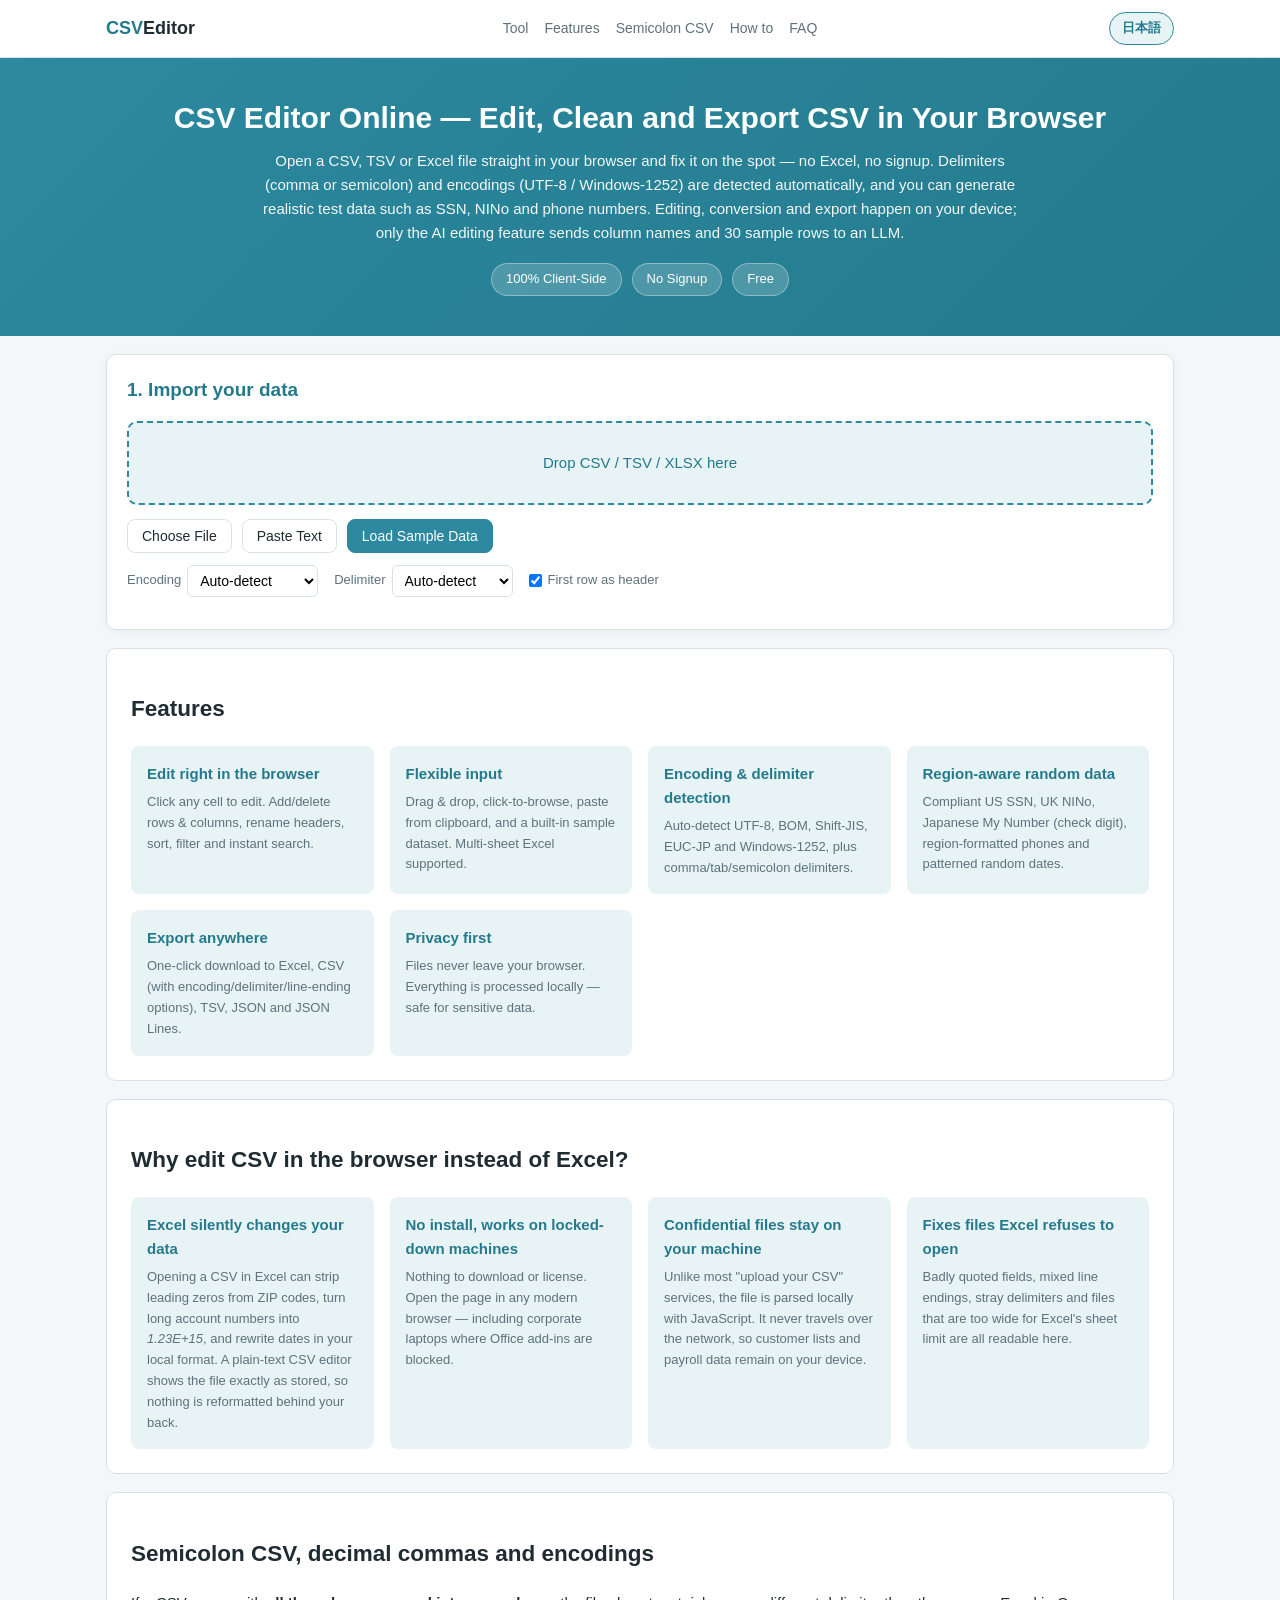
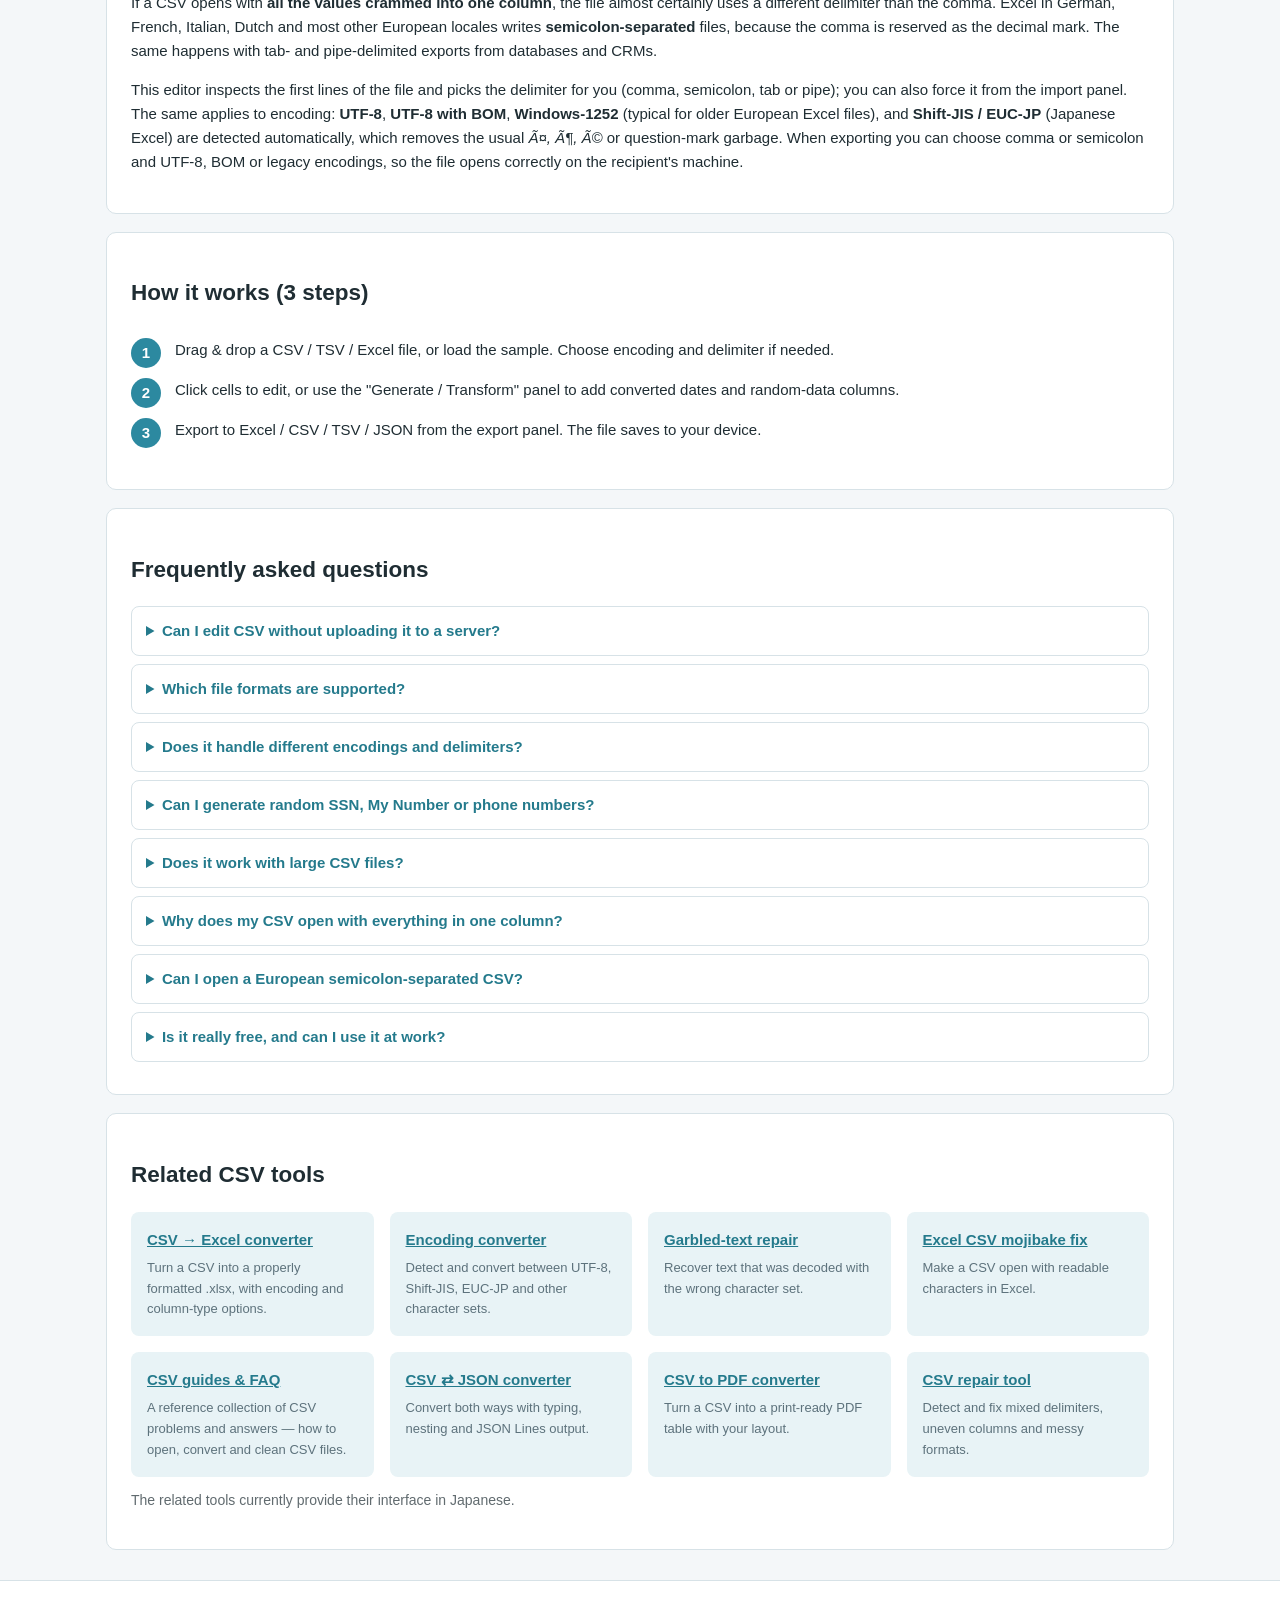
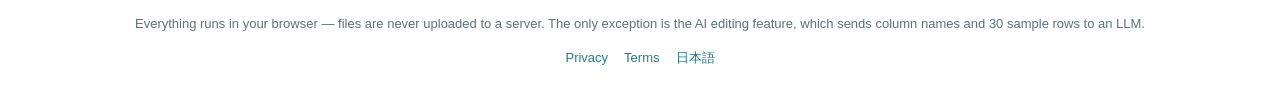
==== commit bf15da24: "fix(ai): disclose that AI editing sends column names and 30 sample rows; add request timeout and ela" ====
--- a/en/index.html
+++ b/en/index.html
@@ -4,7 +4,7 @@
 <meta charset="UTF-8">
 <meta name="viewport" content="width=device-width, initial-scale=1">
 <title>CSV Editor Online — Free, No Signup, Edit CSV in Your Browser</title>
-<meta name="description" content="Free online CSV editor. Open, edit, sort and export CSV / TSV / Excel right in your browser — no signup, no upload. Handles semicolon (European) CSV, Windows-1252 / UTF-8 encoding, and generates realistic test data. Your data never leaves your device.">
+<meta name="description" content="Free online CSV editor. Open, edit, sort and export CSV / TSV / Excel right in your browser — no signup. Handles semicolon (European) CSV, Windows-1252 / UTF-8 encoding, and generates realistic test data. Normal editing never leaves your device.">
 <meta name="keywords" content="csv editor online, online csv editor, edit csv file online, csv viewer, open csv file, semicolon csv, csv encoding, csv to excel, random data generator, fake ssn generator, mock data csv">
 <link rel="canonical" href="https://csv-editor.format-portal.com/en/">
 <link rel="alternate" hreflang="ja" href="https://csv-editor.format-portal.com/">
@@ -15,7 +15,7 @@
 <meta property="og:locale:alternate" content="ja_JP">
 <meta property="og:site_name" content="CSV Editor Online">
 <meta property="og:title" content="CSV Editor Online — Free, No Signup, Edit CSV in Your Browser">
-<meta property="og:description" content="Edit CSV / TSV / Excel in your browser. No signup, no upload — your data never leaves your device.">
+<meta property="og:description" content="Edit CSV / TSV / Excel in your browser. No signup — your file stays on your device.">
 <meta property="og:url" content="https://csv-editor.format-portal.com/en/">
 <meta name="twitter:card" content="summary">
 <meta name="google-site-verification" content="Z1vua0Vo7S6XuQMPogmaM0mN5b5TAKBMX3Vg7AgblTs">
@@ -26,14 +26,14 @@
 </script>
 <script type="application/ld+json">
 {"@context":"https://schema.org","@type":"FAQPage","mainEntity":[
-{"@type":"Question","name":"Can I edit CSV without uploading it to a server?","acceptedAnswer":{"@type":"Answer","text":"Yes. Everything runs in your browser; files are never uploaded. No sign-up or login is required."}},
+{"@type":"Question","name":"Can I edit CSV without uploading it to a server?","acceptedAnswer":{"@type":"Answer","text":"Yes. Editing, conversion and export all run in your browser; files are never uploaded. No sign-up or login is required. The one exception is the AI editing feature, which sends your column names and the first 30 sample rows to an LLM."}},
 {"@type":"Question","name":"Which file formats are supported?","acceptedAnswer":{"@type":"Answer","text":"Import CSV, TSV, text and Excel (.xlsx, multi-sheet). Export to Excel, CSV (UTF-8/Shift-JIS/EUC-JP), TSV, JSON and JSON Lines."}},
 {"@type":"Question","name":"Does it handle different encodings and delimiters?","acceptedAnswer":{"@type":"Answer","text":"Yes. Auto-detects UTF-8, UTF-8 BOM, Shift-JIS, EUC-JP and Windows-1252, and comma/semicolon/tab/pipe delimiters. You can also override manually."}},
 {"@type":"Question","name":"Can I generate random SSN, My Number or phone numbers?","acceptedAnswer":{"@type":"Answer","text":"Yes. Generate compliant US SSN, UK NINo, Japanese My Number (with check digit), region-formatted phone numbers, and patterned random dates."}},
 {"@type":"Question","name":"Does it work with large CSV files?","acceptedAnswer":{"@type":"Answer","text":"It runs within your browser's memory. Pagination keeps editing smooth for tens of thousands of rows."}},
 {"@type":"Question","name":"Why does my CSV open with everything in one column?","acceptedAnswer":{"@type":"Answer","text":"That usually means the file uses a different delimiter than your spreadsheet expects — for example a semicolon-delimited file (common in European Excel) opened with comma settings. This editor auto-detects comma, semicolon, tab and pipe delimiters, and you can also set the delimiter manually before importing."}},
 {"@type":"Question","name":"Can I open a European semicolon-separated CSV?","acceptedAnswer":{"@type":"Answer","text":"Yes. Files exported by Excel in German, French, Italian and other European locales often use a semicolon as the field separator because the comma is the decimal mark. The editor detects this automatically, and you can export back to either comma or semicolon when you are done."}},
-{"@type":"Question","name":"Is it really free, and can I use it at work?","acceptedAnswer":{"@type":"Answer","text":"Yes. The tool is free with no account, no row limit imposed by a paywall and no watermark. It is commonly used for internal data cleaning and QA work; because nothing is uploaded, confidential files stay on your own machine."}}
+{"@type":"Question","name":"Is it really free, and can I use it at work?","acceptedAnswer":{"@type":"Answer","text":"Yes. The tool is free with no account, no row limit imposed by a paywall and no watermark. It is commonly used for internal data cleaning and QA work; because nothing is uploaded apart from column names and 30 sample rows when you use AI editing, confidential files stay on your own machine."}}
 ]}
 </script>
 <script type="application/ld+json">
@@ -56,7 +56,7 @@
 <section class="hero">
   <div class="container">
     <h1>CSV Editor Online — Edit, Clean and Export CSV in Your Browser</h1>
-    <p>Open a CSV, TSV or Excel file straight in your browser and fix it on the spot — no Excel, no signup, no upload. Delimiters (comma or semicolon) and encodings (UTF-8 / Windows-1252) are detected automatically, and you can generate realistic test data such as SSN, NINo and phone numbers.</p>
+    <p>Open a CSV, TSV or Excel file straight in your browser and fix it on the spot — no Excel, no signup. Delimiters (comma or semicolon) and encodings (UTF-8 / Windows-1252) are detected automatically, and you can generate realistic test data such as SSN, NINo and phone numbers. Editing, conversion and export happen on your device; only the AI editing feature sends column names and 30 sample rows to an LLM.</p>
     <div class="badges">
       <span class="badge">100% Client-Side</span><span class="badge">No Signup</span><span class="badge">Free</span>
     </div>
@@ -105,14 +105,14 @@
 
   <section class="content-block" id="faq">
     <h2>Frequently asked questions</h2>
-    <details class="faq-item"><summary>Can I edit CSV without uploading it to a server?</summary><div class="faq-body">Yes. Everything runs in your browser; files are never uploaded. No sign-up or login is required.</div></details>
+    <details class="faq-item"><summary>Can I edit CSV without uploading it to a server?</summary><div class="faq-body">Yes. Editing, conversion and export all run in your browser; files are never uploaded. No sign-up or login is required. The one exception is the AI editing feature, which sends your column names and the first 30 sample rows to an LLM.</div></details>
     <details class="faq-item"><summary>Which file formats are supported?</summary><div class="faq-body">Import CSV, TSV, text and Excel (.xlsx, multi-sheet). Export to Excel, CSV (UTF-8/Shift-JIS/EUC-JP), TSV, JSON and JSON Lines.</div></details>
     <details class="faq-item"><summary>Does it handle different encodings and delimiters?</summary><div class="faq-body">Yes. Auto-detects UTF-8, UTF-8 BOM, Shift-JIS, EUC-JP and Windows-1252, and comma/semicolon/tab/pipe delimiters. You can also override manually.</div></details>
     <details class="faq-item"><summary>Can I generate random SSN, My Number or phone numbers?</summary><div class="faq-body">Yes. Generate compliant US SSN, UK NINo, Japanese My Number (with check digit), region-formatted phone numbers, and patterned random dates.</div></details>
     <details class="faq-item"><summary>Does it work with large CSV files?</summary><div class="faq-body">It runs within your browser's memory. Pagination keeps editing smooth for tens of thousands of rows.</div></details>
     <details class="faq-item"><summary>Why does my CSV open with everything in one column?</summary><div class="faq-body">That usually means the file uses a different delimiter than your spreadsheet expects — for example a semicolon-delimited file (common in European Excel) opened with comma settings. This editor auto-detects comma, semicolon, tab and pipe delimiters, and you can also set the delimiter manually before importing.</div></details>
     <details class="faq-item"><summary>Can I open a European semicolon-separated CSV?</summary><div class="faq-body">Yes. Files exported by Excel in German, French, Italian and other European locales often use a semicolon as the field separator because the comma is the decimal mark. The editor detects this automatically, and you can export back to either comma or semicolon when you are done.</div></details>
-    <details class="faq-item"><summary>Is it really free, and can I use it at work?</summary><div class="faq-body">Yes. The tool is free with no account, no paywall row limit and no watermark. It is commonly used for internal data cleaning and QA work; because nothing is uploaded, confidential files stay on your own machine.</div></details>
+    <details class="faq-item"><summary>Is it really free, and can I use it at work?</summary><div class="faq-body">Yes. The tool is free with no account, no paywall row limit and no watermark. It is commonly used for internal data cleaning and QA work; because nothing is uploaded apart from column names and 30 sample rows when you use AI editing, confidential files stay on your own machine.</div></details>
   </section>
 
   <section class="content-block" id="related">
@@ -130,7 +130,7 @@
 
 <footer class="site-footer">
   <div class="container">
-    <p>Everything runs in your browser. Files are never uploaded to a server.</p>
+    <p>Everything runs in your browser — files are never uploaded to a server. The only exception is the AI editing feature, which sends column names and 30 sample rows to an LLM.</p>
     <p><a href="/en/privacy.html">Privacy</a><a href="/en/terms.html">Terms</a><a href="/?setlang=ja">日本語</a></p>
   </div>
 </footer>
--- a/assets/style.css
+++ b/assets/style.css
@@ -93,3 +93,6 @@
   transition:all .15s}
 .chip:hover{border-color:#764ba2;color:#764ba2;background:#f7f4fc}
 #aiInstr{flex:1}
+
+/* AI 編集パネルのプライバシー注記 */
+.ai-note { margin: 4px 0 12px; font-size: 12.5px; line-height: 1.7; color: #5c6b73; background: #f4f8f9; border-left: 3px solid var(--primary); border-radius: 4px; padding: 8px 10px; }
